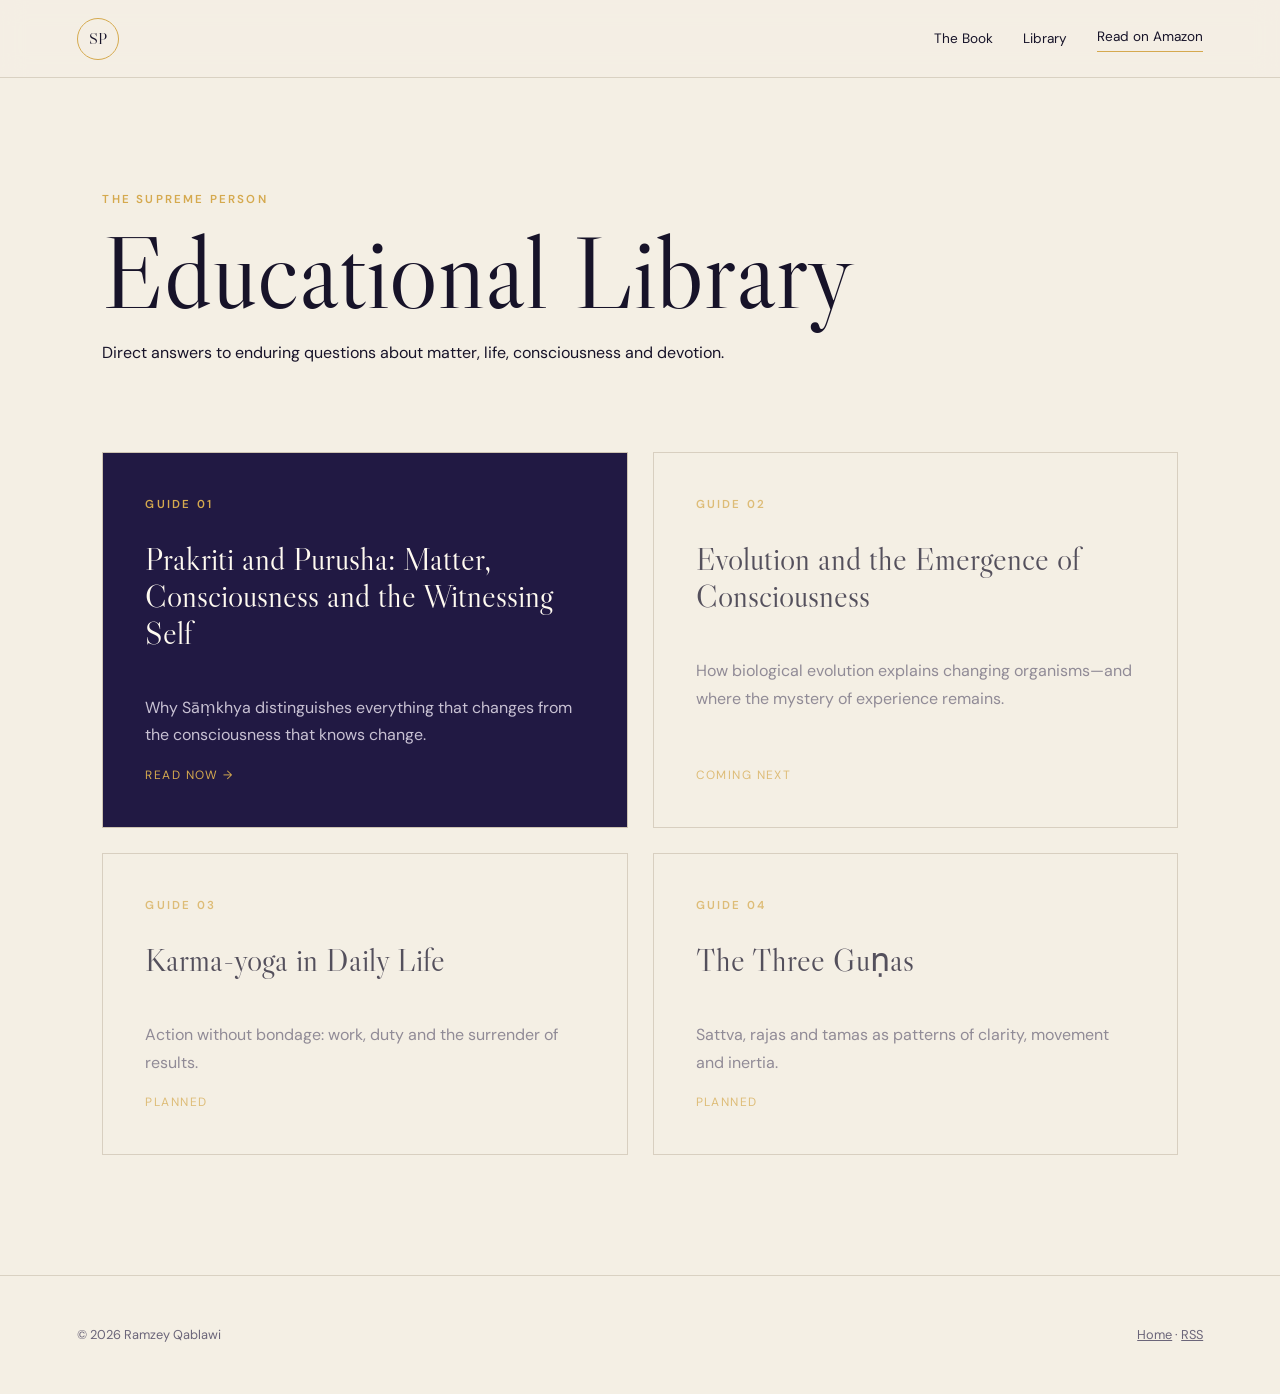
==== library/index.html @ 7ddf8320 "Launch reader site and Prakriti–Purusha library guide" ====
<!doctype html><html lang="en"><head><meta charset="utf-8"><meta name="viewport" content="width=device-width,initial-scale=1"><title>Library — The Supreme Person</title><meta name="description" content="Clear guides to consciousness, Sāṃkhya, yoga, evolution and devotional philosophy."><link rel="canonical" href="https://lifeguarddotsui-gpt.github.io/The-Supreme-Person/library/"><link rel="stylesheet" href="../assets/style.css"></head><body><header class="nav"><a class="mark" href="../">SP</a><nav><a href="../#book">The Book</a><a href="./">Library</a><a class="nav-buy" href="https://www.amazon.com/Supreme-Person-Ramzey-Qablawi-ebook/dp/B0HJBCDJ74">Read on Amazon</a></nav></header><main><section class="library-head"><p class="eyebrow">The Supreme Person</p><h1>Educational Library</h1><p>Direct answers to enduring questions about matter, life, consciousness and devotion.</p></section><section class="library-grid"><a class="card live" href="prakriti-and-purusha.html"><span class="eyebrow">Guide 01</span><h2>Prakriti and Purusha: Matter, Consciousness and the Witnessing Self</h2><p>Why Sāṃkhya distinguishes everything that changes from the consciousness that knows change.</p><span class="tag">Read now →</span></a><article class="card coming"><span class="eyebrow">Guide 02</span><h2>Evolution and the Emergence of Consciousness</h2><p>How biological evolution explains changing organisms—and where the mystery of experience remains.</p><span class="tag">Coming next</span></article><article class="card coming"><span class="eyebrow">Guide 03</span><h2>Karma-yoga in Daily Life</h2><p>Action without bondage: work, duty and the surrender of results.</p><span class="tag">Planned</span></article><article class="card coming"><span class="eyebrow">Guide 04</span><h2>The Three Guṇas</h2><p>Sattva, rajas and tamas as patterns of clarity, movement and inertia.</p><span class="tag">Planned</span></article></section></main><footer><p>© 2026 Ramzey Qablawi</p><p><a href="../">Home</a> · <a href="../feed.xml">RSS</a></p></footer></body></html>
---- assets/style.css ----
@import url('https://fonts.googleapis.com/css2?family=DM+Sans:wght@400;500;600&family=Libre+Caslon+Display&display=swap');
:root{--ink:#171329;--night:#211943;--indigo:#322663;--gold:#d5a94e;--paper:#f4efe4;--cream:#fffaf0;--muted:#6b6579}*{box-sizing:border-box}html{scroll-behavior:smooth}body{margin:0;background:var(--paper);color:var(--ink);font-family:"DM Sans",sans-serif;line-height:1.7}a{color:inherit}.nav{height:78px;display:flex;align-items:center;justify-content:space-between;padding:0 clamp(22px,6vw,90px);border-bottom:1px solid #d9d1c2;background:rgba(244,239,228,.94);position:sticky;top:0;z-index:10;backdrop-filter:blur(12px)}.mark{display:grid;place-items:center;width:42px;height:42px;border:1px solid var(--gold);border-radius:50%;font-family:"Libre Caslon Display",serif;text-decoration:none}.nav nav{display:flex;gap:30px;align-items:center}.nav nav a{text-decoration:none;font-size:.85rem}.nav-buy{border-bottom:1px solid var(--gold);padding-bottom:3px}.hero{min-height:730px;padding:95px clamp(24px,8vw,120px);display:grid;grid-template-columns:minmax(0,1.15fr) minmax(300px,.85fr);align-items:center;gap:50px;background:radial-gradient(circle at 75% 45%,#493776 0,#211943 32%,#17122e 70%);color:var(--cream);overflow:hidden}.eyebrow{text-transform:uppercase;letter-spacing:.19em;font-size:.72rem;color:var(--gold);font-weight:600}.hero h1{font-family:"Libre Caslon Display",serif;font-size:clamp(4rem,10vw,8.7rem);line-height:.82;font-weight:400;margin:25px 0 36px;letter-spacing:-.04em}.hero h1 em{color:var(--gold);font-weight:400}.dek{font-family:"Libre Caslon Display",serif;font-size:clamp(1.2rem,2.3vw,1.8rem);line-height:1.45;max-width:690px}.byline{color:#bbb1d0}.actions{display:flex;gap:28px;align-items:center;margin-top:38px;flex-wrap:wrap}.button{display:inline-block;background:var(--gold);color:#19132d;padding:14px 22px;text-decoration:none;font-weight:600;font-size:.88rem;border:1px solid var(--gold)}.text-link{color:var(--cream);text-decoration:none}.orb{width:min(37vw,430px);aspect-ratio:1;border:1px solid rgba(213,169,78,.35);border-radius:50%;display:grid;place-items:center;position:relative;justify-self:center;box-shadow:0 0 100px rgba(213,169,78,.1)}.center{width:38%;aspect-ratio:1;border-radius:50%;display:grid;place-items:center;border:1px solid var(--gold);font-size:clamp(2rem,5vw,4rem);color:var(--gold)}.orbit{position:absolute;border:1px solid rgba(244,239,228,.18);border-radius:50%;inset:12%}.orbit.one{transform:rotate(60deg) scaleY(.48)}.orbit.two{transform:rotate(-60deg) scaleY(.48)}.question{padding:70px 24px;background:var(--gold);text-align:center}.question p{font-family:"Libre Caslon Display",serif;font-size:clamp(1.7rem,4vw,3.1rem);line-height:1.25;margin:0}.book-grid{padding:110px clamp(24px,8vw,120px);display:grid;grid-template-columns:.85fr 1.15fr;gap:80px;max-width:1400px;margin:auto}.book-grid h2,.featured h2,.about h2{font-family:"Libre Caslon Display",serif;font-weight:400;font-size:clamp(2.5rem,5vw,5rem);line-height:1.05;margin:15px 0}.book-grid p{font-size:1.08rem}.parts{display:grid;grid-template-columns:repeat(3,1fr);background:var(--night);color:var(--cream);padding:0 clamp(24px,6vw,90px)}.parts article{padding:70px 42px;border-left:1px solid rgba(255,255,255,.12)}.parts article:last-child{border-right:1px solid rgba(255,255,255,.12)}.parts span{color:var(--gold);font-size:.75rem}.parts h3{font-family:"Libre Caslon Display",serif;font-size:2.4rem;margin:18px 0 10px}.parts p{color:#c5bfd1}.featured{margin:100px clamp(24px,8vw,120px);padding:70px;background:var(--indigo);color:var(--cream);display:grid;grid-template-columns:1fr auto;gap:50px}.featured>div{max-width:780px}.featured aside{border-left:1px solid rgba(255,255,255,.2);padding-left:35px;color:#c9c1d5;font-size:.85rem}.ghost{background:transparent;color:var(--gold);margin-top:16px}.about{max-width:820px;margin:120px auto;padding:0 24px;text-align:center}.about p:last-child{font-size:1.08rem;color:var(--muted)}footer{padding:35px clamp(24px,6vw,90px);border-top:1px solid #d9d1c2;display:flex;justify-content:space-between;font-size:.8rem;color:var(--muted)}
.article-hero{padding:105px 24px 80px;text-align:center;background:var(--night);color:var(--cream)}.article-hero h1{font-family:"Libre Caslon Display",serif;font-size:clamp(3.3rem,8vw,6.8rem);line-height:.95;font-weight:400;margin:20px auto;max-width:900px}.article-hero .intro{max-width:740px;margin:28px auto;color:#ccc5d8;font-size:1.15rem}.article-meta{color:var(--gold);font-size:.8rem}.article{max-width:760px;margin:90px auto;padding:0 24px}.article h2{font-family:"Libre Caslon Display",serif;font-size:2.35rem;line-height:1.15;font-weight:400;margin:60px 0 15px}.article p,.article li{font-size:1.05rem}.article blockquote{font-family:"Libre Caslon Display",serif;font-size:1.65rem;line-height:1.35;border-left:3px solid var(--gold);margin:50px 0;padding:10px 0 10px 28px}.article .note{background:#ebe2d1;padding:24px 28px;margin:36px 0}.article .cta{background:var(--night);color:var(--cream);padding:36px;margin:60px 0}.article .cta h2{margin-top:0}.library-head{padding:100px clamp(24px,8vw,120px) 70px}.library-head h1{font-family:"Libre Caslon Display",serif;font-size:clamp(3.5rem,8vw,7rem);font-weight:400;line-height:1;margin:10px 0}.library-grid{padding:0 clamp(24px,8vw,120px) 120px;display:grid;grid-template-columns:repeat(2,1fr);gap:25px}.card{padding:42px;border:1px solid #cec4b3;text-decoration:none;min-height:280px;display:flex;flex-direction:column}.card.live{background:var(--night);color:var(--cream)}.card h2{font-family:"Libre Caslon Display",serif;font-size:2rem;font-weight:400;line-height:1.15}.card p{color:var(--muted)}.card.live p{color:#c8c1d3}.card .tag{margin-top:auto;color:var(--gold);font-size:.75rem;text-transform:uppercase;letter-spacing:.12em}.coming{opacity:.72}
@media(max-width:760px){.nav nav>a:not(.nav-buy){display:none}.hero{grid-template-columns:1fr;min-height:auto;padding-top:75px}.orb{width:270px;margin:25px auto}.book-grid{grid-template-columns:1fr;gap:25px;padding-top:80px}.parts{grid-template-columns:1fr}.parts article,.parts article:last-child{border:0;border-top:1px solid rgba(255,255,255,.12);padding:42px 0}.featured{margin:70px 20px;padding:40px 28px;grid-template-columns:1fr}.featured aside{border-left:0;border-top:1px solid rgba(255,255,255,.2);padding:20px 0 0}.library-grid{grid-template-columns:1fr}.article{margin-top:60px}footer{display:block}.nav{padding:0 20px}}
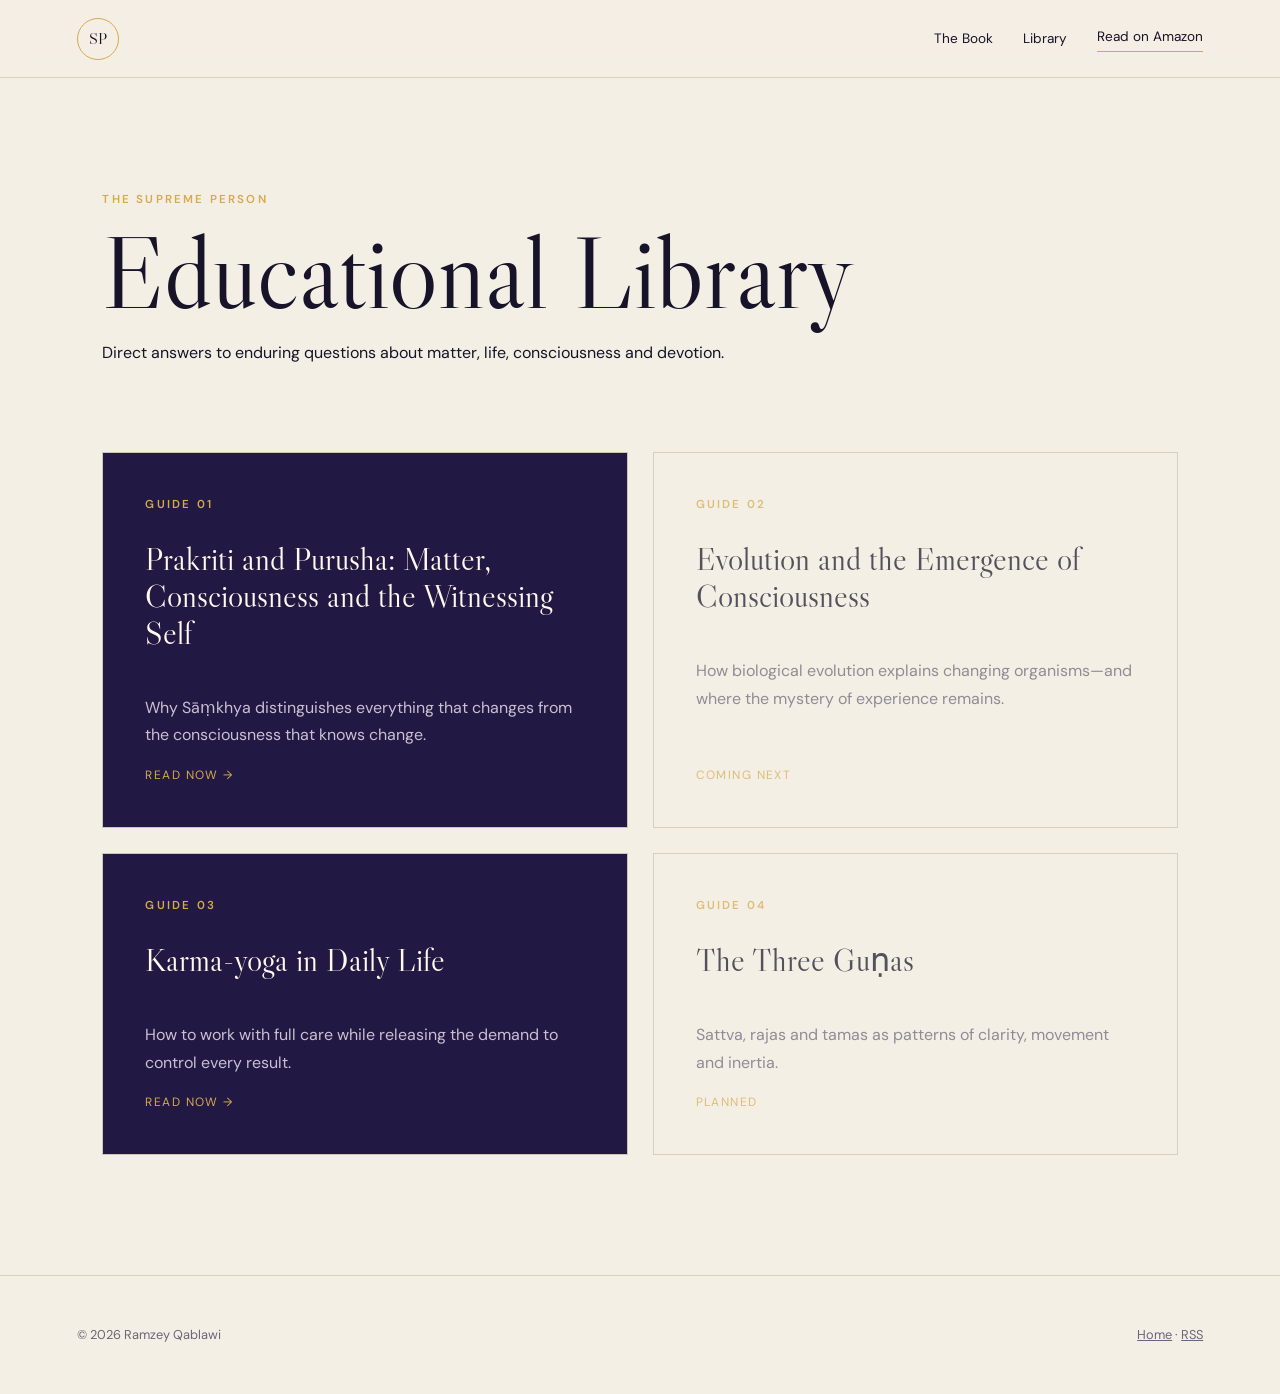
==== commit 4c30982c: "Publish practical karma-yoga guide" ====
--- a/library/index.html
+++ b/library/index.html
@@ -1 +1,5 @@
-<!doctype html><html lang="en"><head><meta charset="utf-8"><meta name="viewport" content="width=device-width,initial-scale=1"><title>Library — The Supreme Person</title><meta name="description" content="Clear guides to consciousness, Sāṃkhya, yoga, evolution and devotional philosophy."><link rel="canonical" href="https://lifeguarddotsui-gpt.github.io/The-Supreme-Person/library/"><link rel="stylesheet" href="../assets/style.css"></head><body><header class="nav"><a class="mark" href="../">SP</a><nav><a href="../#book">The Book</a><a href="./">Library</a><a class="nav-buy" href="https://www.amazon.com/Supreme-Person-Ramzey-Qablawi-ebook/dp/B0HJBCDJ74">Read on Amazon</a></nav></header><main><section class="library-head"><p class="eyebrow">The Supreme Person</p><h1>Educational Library</h1><p>Direct answers to enduring questions about matter, life, consciousness and devotion.</p></section><section class="library-grid"><a class="card live" href="prakriti-and-purusha.html"><span class="eyebrow">Guide 01</span><h2>Prakriti and Purusha: Matter, Consciousness and the Witnessing Self</h2><p>Why Sāṃkhya distinguishes everything that changes from the consciousness that knows change.</p><span class="tag">Read now →</span></a><article class="card coming"><span class="eyebrow">Guide 02</span><h2>Evolution and the Emergence of Consciousness</h2><p>How biological evolution explains changing organisms—and where the mystery of experience remains.</p><span class="tag">Coming next</span></article><article class="card coming"><span class="eyebrow">Guide 03</span><h2>Karma-yoga in Daily Life</h2><p>Action without bondage: work, duty and the surrender of results.</p><span class="tag">Planned</span></article><article class="card coming"><span class="eyebrow">Guide 04</span><h2>The Three Guṇas</h2><p>Sattva, rajas and tamas as patterns of clarity, movement and inertia.</p><span class="tag">Planned</span></article></section></main><footer><p>© 2026 Ramzey Qablawi</p><p><a href="../">Home</a> · <a href="../feed.xml">RSS</a></p></footer></body></html>
+<!doctype html><html lang="en"><head><meta charset="utf-8"><meta name="viewport" content="width=device-width,initial-scale=1"><title>Library — The Supreme Person</title><meta name="description" content="Clear guides to consciousness, Sāṃkhya, yoga, evolution and devotional philosophy."><link rel="canonical" href="https://lifeguarddotsui-gpt.github.io/The-Supreme-Person/library/"><meta name="theme-color" content="#211943"><meta property="og:type" content="website"><meta property="og:site_name" content="The Supreme Person"><meta property="og:url" content="https://lifeguarddotsui-gpt.github.io/The-Supreme-Person/library/"><meta property="og:title" content="Educational Library — The Supreme Person"><meta property="og:description" content="Free guides to consciousness, Sāṃkhya, yoga, evolution and devotional philosophy."><meta name="twitter:card" content="summary"><meta name="twitter:title" content="Educational Library — The Supreme Person"><meta name="twitter:description" content="Free guides to consciousness, Sāṃkhya, yoga, evolution and devotional philosophy.">  <link rel="preconnect" href="https://fonts.googleapis.com">
+  <link rel="preconnect" href="https://fonts.gstatic.com" crossorigin>
+  <link href="https://fonts.googleapis.com/css2?family=DM+Sans:wght@400;500;600&amp;family=Libre+Caslon+Display&amp;display=swap" rel="stylesheet">
+<link rel="stylesheet" href="../assets/style.css"><script type="application/ld+json">{"@context":"https://schema.org","@type":"CollectionPage","name":"The Supreme Person Educational Library","description":"Free guides to consciousness, Sāṃkhya, yoga, evolution and devotional philosophy.","url":"https://lifeguarddotsui-gpt.github.io/The-Supreme-Person/library/","hasPart":[{"@type":"Article","name":"Prakriti and Purusha: Matter, Consciousness and the Witnessing Self","url":"https://lifeguarddotsui-gpt.github.io/The-Supreme-Person/library/prakriti-and-purusha.html"},{"@type":"Article","name":"Karma-yoga in Daily Life: Action Without Attachment","url":"https://lifeguarddotsui-gpt.github.io/The-Supreme-Person/library/karma-yoga-daily-life.html"}]}</script><script src="../assets/site.js" defer></script>
+</head><body><a class="skip-link" href="#main-content">Skip to content</a><header class="nav"><a class="mark" href="../">SP</a><nav><a href="../#book">The Book</a><a href="./">Library</a><a class="nav-buy" href="https://www.amazon.com/Supreme-Person-Ramzey-Qablawi-ebook/dp/B0HJBCDJ74?utm_source=book_site&utm_medium=referral&utm_campaign=supreme_person" data-amazon-link>Read on Amazon</a></nav></header><main id="main-content"><section class="library-head"><p class="eyebrow">The Supreme Person</p><h1>Educational Library</h1><p>Direct answers to enduring questions about matter, life, consciousness and devotion.</p></section><section class="library-grid"><a class="card live" href="prakriti-and-purusha.html"><span class="eyebrow">Guide 01</span><h2>Prakriti and Purusha: Matter, Consciousness and the Witnessing Self</h2><p>Why Sāṃkhya distinguishes everything that changes from the consciousness that knows change.</p><span class="tag">Read now →</span></a><article class="card coming"><span class="eyebrow">Guide 02</span><h2>Evolution and the Emergence of Consciousness</h2><p>How biological evolution explains changing organisms—and where the mystery of experience remains.</p><span class="tag">Coming next</span></article><a class="card live" href="karma-yoga-daily-life.html"><span class="eyebrow">Guide 03</span><h2>Karma-yoga in Daily Life</h2><p>How to work with full care while releasing the demand to control every result.</p><span class="tag">Read now →</span></a><article class="card coming"><span class="eyebrow">Guide 04</span><h2>The Three Guṇas</h2><p>Sattva, rajas and tamas as patterns of clarity, movement and inertia.</p><span class="tag">Planned</span></article></section></main><footer><p>© 2026 Ramzey Qablawi</p><p><a href="../">Home</a> · <a href="../feed.xml">RSS</a></p></footer></body></html>
--- a/assets/style.css
+++ b/assets/style.css
@@ -1,4 +1,45 @@
-@import url('https://fonts.googleapis.com/css2?family=DM+Sans:wght@400;500;600&family=Libre+Caslon+Display&display=swap');
+
 :root{--ink:#171329;--night:#211943;--indigo:#322663;--gold:#d5a94e;--paper:#f4efe4;--cream:#fffaf0;--muted:#6b6579}*{box-sizing:border-box}html{scroll-behavior:smooth}body{margin:0;background:var(--paper);color:var(--ink);font-family:"DM Sans",sans-serif;line-height:1.7}a{color:inherit}.nav{height:78px;display:flex;align-items:center;justify-content:space-between;padding:0 clamp(22px,6vw,90px);border-bottom:1px solid #d9d1c2;background:rgba(244,239,228,.94);position:sticky;top:0;z-index:10;backdrop-filter:blur(12px)}.mark{display:grid;place-items:center;width:42px;height:42px;border:1px solid var(--gold);border-radius:50%;font-family:"Libre Caslon Display",serif;text-decoration:none}.nav nav{display:flex;gap:30px;align-items:center}.nav nav a{text-decoration:none;font-size:.85rem}.nav-buy{border-bottom:1px solid var(--gold);padding-bottom:3px}.hero{min-height:730px;padding:95px clamp(24px,8vw,120px);display:grid;grid-template-columns:minmax(0,1.15fr) minmax(300px,.85fr);align-items:center;gap:50px;background:radial-gradient(circle at 75% 45%,#493776 0,#211943 32%,#17122e 70%);color:var(--cream);overflow:hidden}.eyebrow{text-transform:uppercase;letter-spacing:.19em;font-size:.72rem;color:var(--gold);font-weight:600}.hero h1{font-family:"Libre Caslon Display",serif;font-size:clamp(4rem,10vw,8.7rem);line-height:.82;font-weight:400;margin:25px 0 36px;letter-spacing:-.04em}.hero h1 em{color:var(--gold);font-weight:400}.dek{font-family:"Libre Caslon Display",serif;font-size:clamp(1.2rem,2.3vw,1.8rem);line-height:1.45;max-width:690px}.byline{color:#bbb1d0}.actions{display:flex;gap:28px;align-items:center;margin-top:38px;flex-wrap:wrap}.button{display:inline-block;background:var(--gold);color:#19132d;padding:14px 22px;text-decoration:none;font-weight:600;font-size:.88rem;border:1px solid var(--gold)}.text-link{color:var(--cream);text-decoration:none}.orb{width:min(37vw,430px);aspect-ratio:1;border:1px solid rgba(213,169,78,.35);border-radius:50%;display:grid;place-items:center;position:relative;justify-self:center;box-shadow:0 0 100px rgba(213,169,78,.1)}.center{width:38%;aspect-ratio:1;border-radius:50%;display:grid;place-items:center;border:1px solid var(--gold);font-size:clamp(2rem,5vw,4rem);color:var(--gold)}.orbit{position:absolute;border:1px solid rgba(244,239,228,.18);border-radius:50%;inset:12%}.orbit.one{transform:rotate(60deg) scaleY(.48)}.orbit.two{transform:rotate(-60deg) scaleY(.48)}.question{padding:70px 24px;background:var(--gold);text-align:center}.question p{font-family:"Libre Caslon Display",serif;font-size:clamp(1.7rem,4vw,3.1rem);line-height:1.25;margin:0}.book-grid{padding:110px clamp(24px,8vw,120px);display:grid;grid-template-columns:.85fr 1.15fr;gap:80px;max-width:1400px;margin:auto}.book-grid h2,.featured h2,.about h2{font-family:"Libre Caslon Display",serif;font-weight:400;font-size:clamp(2.5rem,5vw,5rem);line-height:1.05;margin:15px 0}.book-grid p{font-size:1.08rem}.parts{display:grid;grid-template-columns:repeat(3,1fr);background:var(--night);color:var(--cream);padding:0 clamp(24px,6vw,90px)}.parts article{padding:70px 42px;border-left:1px solid rgba(255,255,255,.12)}.parts article:last-child{border-right:1px solid rgba(255,255,255,.12)}.parts span{color:var(--gold);font-size:.75rem}.parts h3{font-family:"Libre Caslon Display",serif;font-size:2.4rem;margin:18px 0 10px}.parts p{color:#c5bfd1}.featured{margin:100px clamp(24px,8vw,120px);padding:70px;background:var(--indigo);color:var(--cream);display:grid;grid-template-columns:1fr auto;gap:50px}.featured>div{max-width:780px}.featured aside{border-left:1px solid rgba(255,255,255,.2);padding-left:35px;color:#c9c1d5;font-size:.85rem}.ghost{background:transparent;color:var(--gold);margin-top:16px}.about{max-width:820px;margin:120px auto;padding:0 24px;text-align:center}.about p:last-child{font-size:1.08rem;color:var(--muted)}footer{padding:35px clamp(24px,6vw,90px);border-top:1px solid #d9d1c2;display:flex;justify-content:space-between;font-size:.8rem;color:var(--muted)}
 .article-hero{padding:105px 24px 80px;text-align:center;background:var(--night);color:var(--cream)}.article-hero h1{font-family:"Libre Caslon Display",serif;font-size:clamp(3.3rem,8vw,6.8rem);line-height:.95;font-weight:400;margin:20px auto;max-width:900px}.article-hero .intro{max-width:740px;margin:28px auto;color:#ccc5d8;font-size:1.15rem}.article-meta{color:var(--gold);font-size:.8rem}.article{max-width:760px;margin:90px auto;padding:0 24px}.article h2{font-family:"Libre Caslon Display",serif;font-size:2.35rem;line-height:1.15;font-weight:400;margin:60px 0 15px}.article p,.article li{font-size:1.05rem}.article blockquote{font-family:"Libre Caslon Display",serif;font-size:1.65rem;line-height:1.35;border-left:3px solid var(--gold);margin:50px 0;padding:10px 0 10px 28px}.article .note{background:#ebe2d1;padding:24px 28px;margin:36px 0}.article .cta{background:var(--night);color:var(--cream);padding:36px;margin:60px 0}.article .cta h2{margin-top:0}.library-head{padding:100px clamp(24px,8vw,120px) 70px}.library-head h1{font-family:"Libre Caslon Display",serif;font-size:clamp(3.5rem,8vw,7rem);font-weight:400;line-height:1;margin:10px 0}.library-grid{padding:0 clamp(24px,8vw,120px) 120px;display:grid;grid-template-columns:repeat(2,1fr);gap:25px}.card{padding:42px;border:1px solid #cec4b3;text-decoration:none;min-height:280px;display:flex;flex-direction:column}.card.live{background:var(--night);color:var(--cream)}.card h2{font-family:"Libre Caslon Display",serif;font-size:2rem;font-weight:400;line-height:1.15}.card p{color:var(--muted)}.card.live p{color:#c8c1d3}.card .tag{margin-top:auto;color:var(--gold);font-size:.75rem;text-transform:uppercase;letter-spacing:.12em}.coming{opacity:.72}
 @media(max-width:760px){.nav nav>a:not(.nav-buy){display:none}.hero{grid-template-columns:1fr;min-height:auto;padding-top:75px}.orb{width:270px;margin:25px auto}.book-grid{grid-template-columns:1fr;gap:25px;padding-top:80px}.parts{grid-template-columns:1fr}.parts article,.parts article:last-child{border:0;border-top:1px solid rgba(255,255,255,.12);padding:42px 0}.featured{margin:70px 20px;padding:40px 28px;grid-template-columns:1fr}.featured aside{border-left:0;border-top:1px solid rgba(255,255,255,.2);padding:20px 0 0}.library-grid{grid-template-columns:1fr}.article{margin-top:60px}footer{display:block}.nav{padding:0 20px}}
+
+/* Keyboard and assistive-technology support */
+.skip-link{position:fixed;left:16px;top:-80px;z-index:100;background:var(--gold);color:var(--ink);padding:12px 18px;font-weight:600;text-decoration:none;transition:top .15s ease}.skip-link:focus{top:16px}a:focus-visible,button:focus-visible,summary:focus-visible{outline:3px solid var(--gold);outline-offset:4px}@media(prefers-reduced-motion:reduce){html{scroll-behavior:auto}.skip-link{transition:none}}
+
+
+/* Three-part reader journey */
+.journey-head{max-width:900px;margin:0 auto;padding:100px 24px 55px;text-align:center}
+.journey-head h2,.journey-actions h2{font-family:"Libre Caslon Display",serif;font-weight:400;font-size:clamp(2.5rem,5vw,4.8rem);line-height:1.08;margin:15px 0 22px}
+.journey-head>p:last-child{max-width:720px;margin:0 auto;color:var(--muted);font-size:1.08rem}
+.parts .part-name{color:var(--gold);font-family:"Libre Caslon Display",serif;font-size:1.15rem;margin:-5px 0 18px}
+.journey-actions{background:var(--indigo);color:var(--cream);padding:65px clamp(24px,8vw,120px);display:grid;grid-template-columns:1.2fr .8fr;gap:55px;align-items:center}
+.journey-actions h2{font-size:clamp(2rem,4vw,3.5rem);margin-bottom:0}
+.journey-actions .actions{justify-content:flex-end;margin-top:0}
+@media(max-width:760px){.journey-head{padding-top:75px}.journey-actions{grid-template-columns:1fr;gap:25px}.journey-actions .actions{justify-content:flex-start}}
+
+
+/* Article comparison and sources */
+.table-wrap{overflow-x:auto;margin:30px 0 16px;border:1px solid #cec4b3}
+.article table{width:100%;border-collapse:collapse;min-width:620px;background:var(--cream)}
+.article th,.article td{padding:15px 17px;text-align:left;vertical-align:top;border-bottom:1px solid #ddd3c2}
+.article thead th{background:var(--night);color:var(--cream);font-size:.82rem;letter-spacing:.05em}
+.article tbody th{width:25%;color:var(--indigo)}
+.table-note{color:var(--muted);font-size:.92rem!important}
+.sources{margin-top:70px;padding-top:8px;border-top:1px solid #cec4b3}
+.sources li{margin-bottom:12px}
+.sources a{color:var(--indigo);text-decoration-thickness:1px;text-underline-offset:3px}
+
+
+/* Reader entry pathways */
+.reader-paths{padding:105px clamp(24px,8vw,120px);background:var(--cream)}
+.reader-paths-head{max-width:780px;margin:0 auto 52px;text-align:center}
+.reader-paths-head h2{font-family:"Libre Caslon Display",serif;font-weight:400;font-size:clamp(2.6rem,5vw,4.8rem);line-height:1.08;margin:15px 0 22px}
+.reader-paths-head>p:last-child{color:var(--muted);font-size:1.08rem}
+.reader-path-grid{display:grid;grid-template-columns:repeat(3,1fr);max-width:1300px;margin:0 auto;border-top:1px solid #cec4b3;border-bottom:1px solid #cec4b3}
+.reader-path-grid article{padding:44px 36px 48px;border-left:1px solid #cec4b3;display:flex;flex-direction:column}
+.reader-path-grid article:last-child{border-right:1px solid #cec4b3}
+.reader-path-grid .path-number{font-family:"Libre Caslon Display",serif;color:var(--gold);font-size:2rem}
+.reader-path-grid h3{font-family:"Libre Caslon Display",serif;font-size:1.8rem;line-height:1.2;font-weight:400;margin:12px 0 18px}
+.reader-path-grid article>p:not(.eyebrow){color:var(--muted)}
+.reader-path-grid a{margin-top:auto;padding-top:22px;color:var(--indigo);font-weight:600;text-underline-offset:4px}
+@media(max-width:900px){.reader-path-grid{grid-template-columns:1fr}.reader-path-grid article,.reader-path-grid article:last-child{border-right:1px solid #cec4b3;border-bottom:1px solid #cec4b3}.reader-path-grid article:last-child{border-bottom:0}}
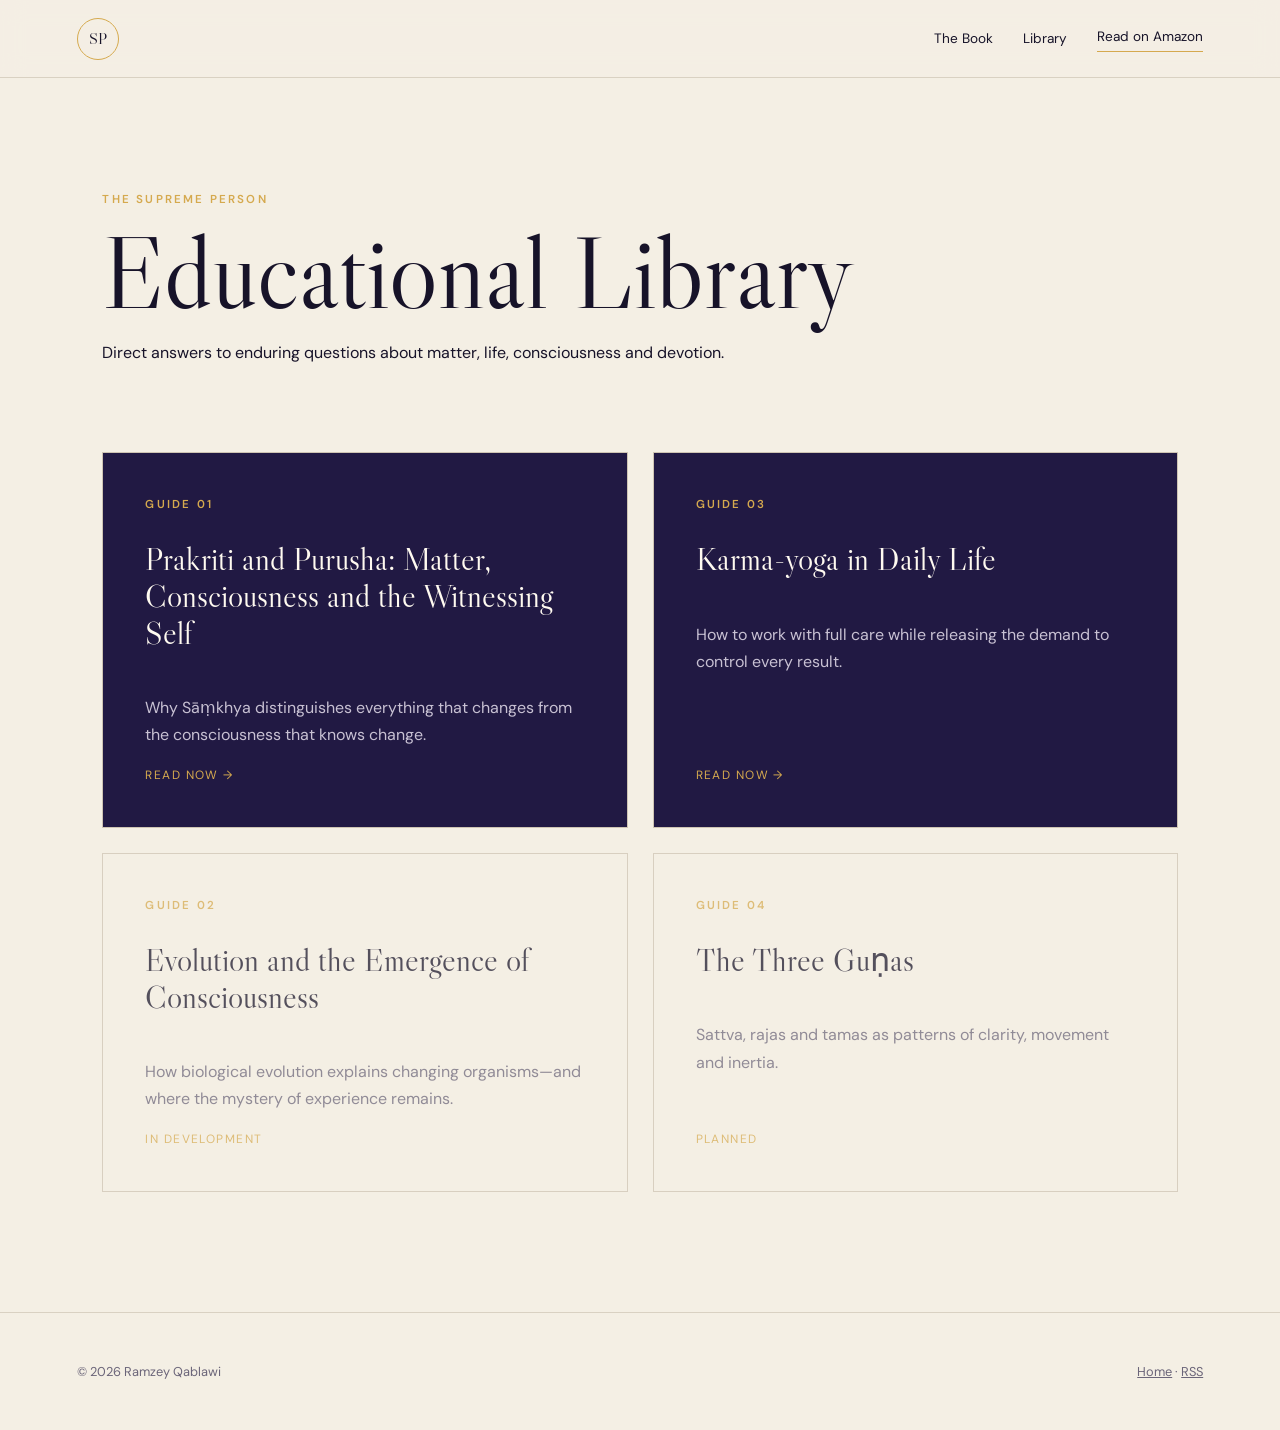
==== commit 14ec0861: "Strengthen library topic cluster and discovery" ====
--- a/library/index.html
+++ b/library/index.html
@@ -2,4 +2,4 @@
   <link rel="preconnect" href="https://fonts.gstatic.com" crossorigin>
   <link href="https://fonts.googleapis.com/css2?family=DM+Sans:wght@400;500;600&amp;family=Libre+Caslon+Display&amp;display=swap" rel="stylesheet">
 <link rel="stylesheet" href="../assets/style.css"><script type="application/ld+json">{"@context":"https://schema.org","@type":"CollectionPage","name":"The Supreme Person Educational Library","description":"Free guides to consciousness, Sāṃkhya, yoga, evolution and devotional philosophy.","url":"https://lifeguarddotsui-gpt.github.io/The-Supreme-Person/library/","hasPart":[{"@type":"Article","name":"Prakriti and Purusha: Matter, Consciousness and the Witnessing Self","url":"https://lifeguarddotsui-gpt.github.io/The-Supreme-Person/library/prakriti-and-purusha.html"},{"@type":"Article","name":"Karma-yoga in Daily Life: Action Without Attachment","url":"https://lifeguarddotsui-gpt.github.io/The-Supreme-Person/library/karma-yoga-daily-life.html"}]}</script><script src="../assets/site.js" defer></script>
-</head><body><a class="skip-link" href="#main-content">Skip to content</a><header class="nav"><a class="mark" href="../">SP</a><nav><a href="../#book">The Book</a><a href="./">Library</a><a class="nav-buy" href="https://www.amazon.com/Supreme-Person-Ramzey-Qablawi-ebook/dp/B0HJBCDJ74?utm_source=book_site&utm_medium=referral&utm_campaign=supreme_person" data-amazon-link>Read on Amazon</a></nav></header><main id="main-content"><section class="library-head"><p class="eyebrow">The Supreme Person</p><h1>Educational Library</h1><p>Direct answers to enduring questions about matter, life, consciousness and devotion.</p></section><section class="library-grid"><a class="card live" href="prakriti-and-purusha.html"><span class="eyebrow">Guide 01</span><h2>Prakriti and Purusha: Matter, Consciousness and the Witnessing Self</h2><p>Why Sāṃkhya distinguishes everything that changes from the consciousness that knows change.</p><span class="tag">Read now →</span></a><article class="card coming"><span class="eyebrow">Guide 02</span><h2>Evolution and the Emergence of Consciousness</h2><p>How biological evolution explains changing organisms—and where the mystery of experience remains.</p><span class="tag">Coming next</span></article><a class="card live" href="karma-yoga-daily-life.html"><span class="eyebrow">Guide 03</span><h2>Karma-yoga in Daily Life</h2><p>How to work with full care while releasing the demand to control every result.</p><span class="tag">Read now →</span></a><article class="card coming"><span class="eyebrow">Guide 04</span><h2>The Three Guṇas</h2><p>Sattva, rajas and tamas as patterns of clarity, movement and inertia.</p><span class="tag">Planned</span></article></section></main><footer><p>© 2026 Ramzey Qablawi</p><p><a href="../">Home</a> · <a href="../feed.xml">RSS</a></p></footer></body></html>
+</head><body><a class="skip-link" href="#main-content">Skip to content</a><header class="nav"><a class="mark" href="../">SP</a><nav><a href="../#book">The Book</a><a href="./">Library</a><a class="nav-buy" href="https://www.amazon.com/Supreme-Person-Ramzey-Qablawi-ebook/dp/B0HJBCDJ74?utm_source=book_site&utm_medium=referral&utm_campaign=supreme_person" data-amazon-link>Read on Amazon</a></nav></header><main id="main-content"><section class="library-head"><p class="eyebrow">The Supreme Person</p><h1>Educational Library</h1><p>Direct answers to enduring questions about matter, life, consciousness and devotion.</p></section><section class="library-grid"><a class="card live" href="prakriti-and-purusha.html"><span class="eyebrow">Guide 01</span><h2>Prakriti and Purusha: Matter, Consciousness and the Witnessing Self</h2><p>Why Sāṃkhya distinguishes everything that changes from the consciousness that knows change.</p><span class="tag">Read now →</span></a><a class="card live" href="karma-yoga-daily-life.html"><span class="eyebrow">Guide 03</span><h2>Karma-yoga in Daily Life</h2><p>How to work with full care while releasing the demand to control every result.</p><span class="tag">Read now →</span></a><article class="card coming"><span class="eyebrow">Guide 02</span><h2>Evolution and the Emergence of Consciousness</h2><p>How biological evolution explains changing organisms—and where the mystery of experience remains.</p><span class="tag">In development</span></article><article class="card coming"><span class="eyebrow">Guide 04</span><h2>The Three Guṇas</h2><p>Sattva, rajas and tamas as patterns of clarity, movement and inertia.</p><span class="tag">Planned</span></article></section></main><footer><p>© 2026 Ramzey Qablawi</p><p><a href="../">Home</a> · <a href="../feed.xml">RSS</a></p></footer></body></html>
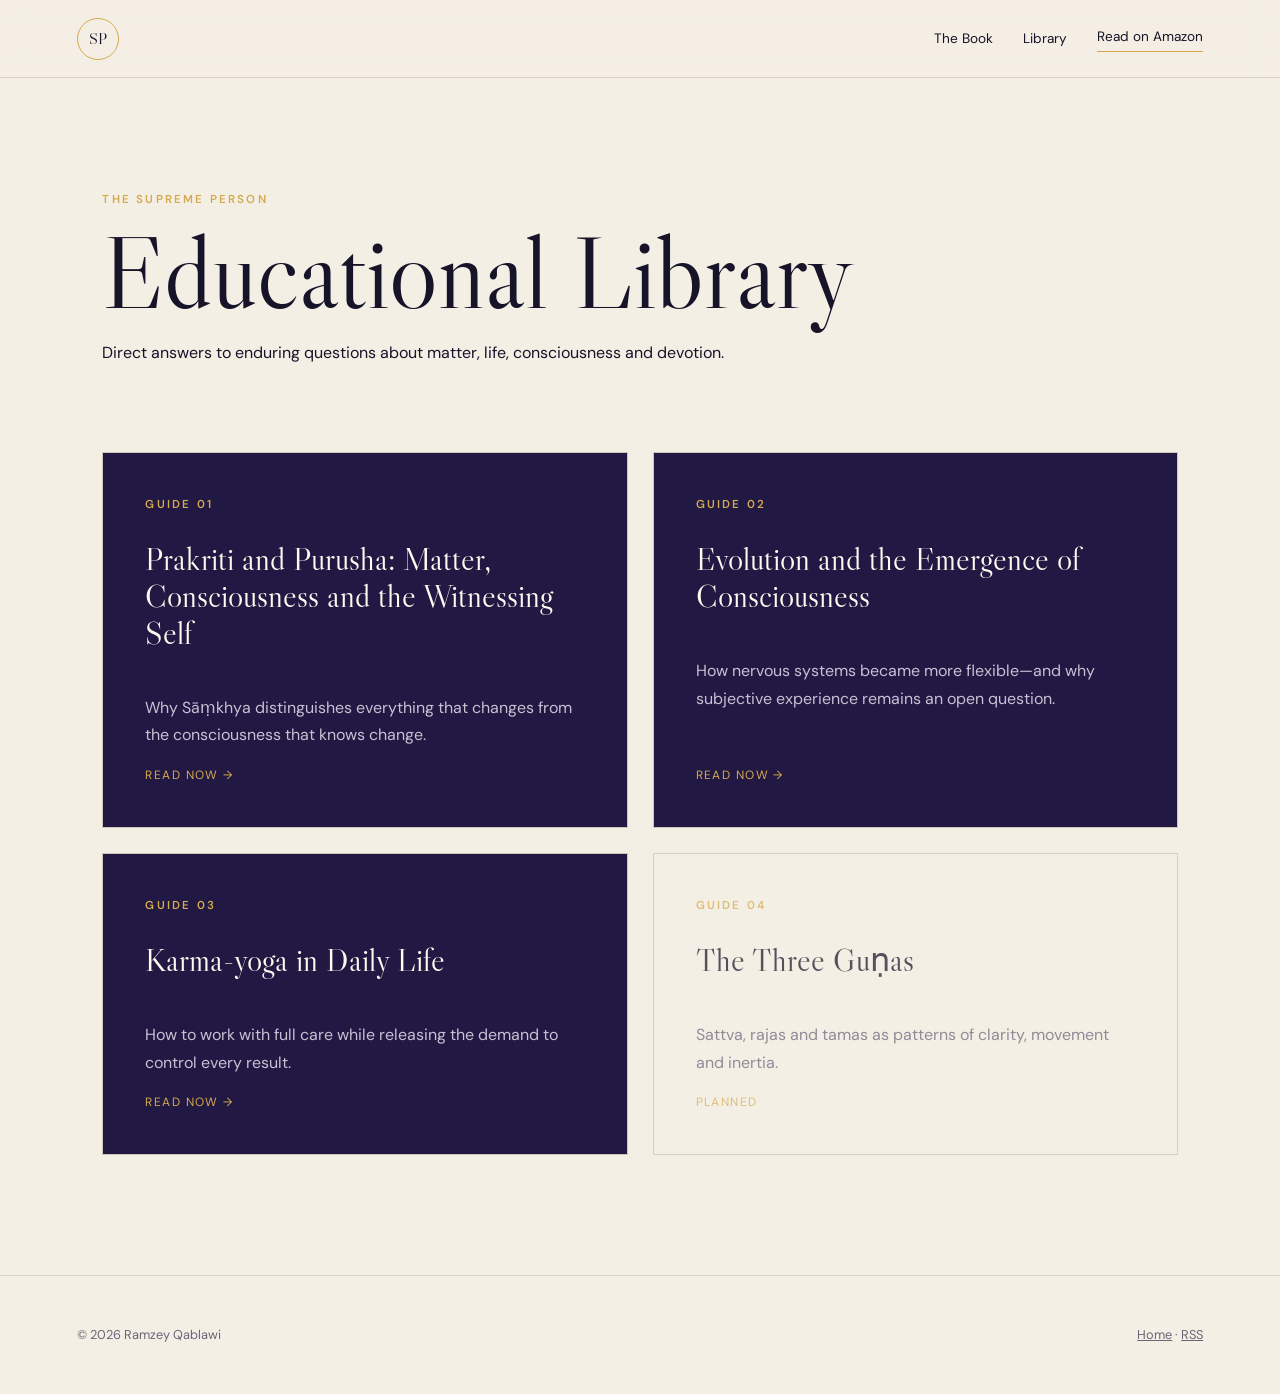
==== commit 2afa2c80: "Publish evolution and consciousness guide" ====
--- a/library/index.html
+++ b/library/index.html
@@ -1,5 +1,5 @@
 <!doctype html><html lang="en"><head><meta charset="utf-8"><meta name="viewport" content="width=device-width,initial-scale=1"><title>Library — The Supreme Person</title><meta name="description" content="Clear guides to consciousness, Sāṃkhya, yoga, evolution and devotional philosophy."><link rel="canonical" href="https://lifeguarddotsui-gpt.github.io/The-Supreme-Person/library/"><meta name="theme-color" content="#211943"><meta property="og:type" content="website"><meta property="og:site_name" content="The Supreme Person"><meta property="og:url" content="https://lifeguarddotsui-gpt.github.io/The-Supreme-Person/library/"><meta property="og:title" content="Educational Library — The Supreme Person"><meta property="og:description" content="Free guides to consciousness, Sāṃkhya, yoga, evolution and devotional philosophy."><meta name="twitter:card" content="summary"><meta name="twitter:title" content="Educational Library — The Supreme Person"><meta name="twitter:description" content="Free guides to consciousness, Sāṃkhya, yoga, evolution and devotional philosophy.">  <link rel="preconnect" href="https://fonts.googleapis.com">
   <link rel="preconnect" href="https://fonts.gstatic.com" crossorigin>
   <link href="https://fonts.googleapis.com/css2?family=DM+Sans:wght@400;500;600&amp;family=Libre+Caslon+Display&amp;display=swap" rel="stylesheet">
-<link rel="stylesheet" href="../assets/style.css"><script type="application/ld+json">{"@context":"https://schema.org","@type":"CollectionPage","name":"The Supreme Person Educational Library","description":"Free guides to consciousness, Sāṃkhya, yoga, evolution and devotional philosophy.","url":"https://lifeguarddotsui-gpt.github.io/The-Supreme-Person/library/","hasPart":[{"@type":"Article","name":"Prakriti and Purusha: Matter, Consciousness and the Witnessing Self","url":"https://lifeguarddotsui-gpt.github.io/The-Supreme-Person/library/prakriti-and-purusha.html"},{"@type":"Article","name":"Karma-yoga in Daily Life: Action Without Attachment","url":"https://lifeguarddotsui-gpt.github.io/The-Supreme-Person/library/karma-yoga-daily-life.html"}]}</script><script src="../assets/site.js" defer></script>
-</head><body><a class="skip-link" href="#main-content">Skip to content</a><header class="nav"><a class="mark" href="../">SP</a><nav><a href="../#book">The Book</a><a href="./">Library</a><a class="nav-buy" href="https://www.amazon.com/Supreme-Person-Ramzey-Qablawi-ebook/dp/B0HJBCDJ74?utm_source=book_site&utm_medium=referral&utm_campaign=supreme_person" data-amazon-link>Read on Amazon</a></nav></header><main id="main-content"><section class="library-head"><p class="eyebrow">The Supreme Person</p><h1>Educational Library</h1><p>Direct answers to enduring questions about matter, life, consciousness and devotion.</p></section><section class="library-grid"><a class="card live" href="prakriti-and-purusha.html"><span class="eyebrow">Guide 01</span><h2>Prakriti and Purusha: Matter, Consciousness and the Witnessing Self</h2><p>Why Sāṃkhya distinguishes everything that changes from the consciousness that knows change.</p><span class="tag">Read now →</span></a><a class="card live" href="karma-yoga-daily-life.html"><span class="eyebrow">Guide 03</span><h2>Karma-yoga in Daily Life</h2><p>How to work with full care while releasing the demand to control every result.</p><span class="tag">Read now →</span></a><article class="card coming"><span class="eyebrow">Guide 02</span><h2>Evolution and the Emergence of Consciousness</h2><p>How biological evolution explains changing organisms—and where the mystery of experience remains.</p><span class="tag">In development</span></article><article class="card coming"><span class="eyebrow">Guide 04</span><h2>The Three Guṇas</h2><p>Sattva, rajas and tamas as patterns of clarity, movement and inertia.</p><span class="tag">Planned</span></article></section></main><footer><p>© 2026 Ramzey Qablawi</p><p><a href="../">Home</a> · <a href="../feed.xml">RSS</a></p></footer></body></html>
+<link rel="stylesheet" href="../assets/style.css"><script type="application/ld+json">{"@context":"https://schema.org","@type":"CollectionPage","name":"The Supreme Person Educational Library","description":"Free guides to consciousness, Sāṃkhya, yoga, evolution and devotional philosophy.","url":"https://lifeguarddotsui-gpt.github.io/The-Supreme-Person/library/","hasPart":[{"@type":"Article","name":"Prakriti and Purusha: Matter, Consciousness and the Witnessing Self","url":"https://lifeguarddotsui-gpt.github.io/The-Supreme-Person/library/prakriti-and-purusha.html"},{"@type":"Article","name":"Evolution and the Emergence of Consciousness","url":"https://lifeguarddotsui-gpt.github.io/The-Supreme-Person/library/evolution-and-consciousness.html"},{"@type":"Article","name":"Karma-yoga in Daily Life: Action Without Attachment","url":"https://lifeguarddotsui-gpt.github.io/The-Supreme-Person/library/karma-yoga-daily-life.html"}]}</script><script src="../assets/site.js" defer></script>
+</head><body><a class="skip-link" href="#main-content">Skip to content</a><header class="nav"><a class="mark" href="../">SP</a><nav><a href="../#book">The Book</a><a href="./">Library</a><a class="nav-buy" href="https://www.amazon.com/Supreme-Person-Ramzey-Qablawi-ebook/dp/B0HJBCDJ74?utm_source=book_site&utm_medium=referral&utm_campaign=supreme_person" data-amazon-link>Read on Amazon</a></nav></header><main id="main-content"><section class="library-head"><p class="eyebrow">The Supreme Person</p><h1>Educational Library</h1><p>Direct answers to enduring questions about matter, life, consciousness and devotion.</p></section><section class="library-grid"><a class="card live" href="prakriti-and-purusha.html"><span class="eyebrow">Guide 01</span><h2>Prakriti and Purusha: Matter, Consciousness and the Witnessing Self</h2><p>Why Sāṃkhya distinguishes everything that changes from the consciousness that knows change.</p><span class="tag">Read now →</span></a><a class="card live" href="evolution-and-consciousness.html"><span class="eyebrow">Guide 02</span><h2>Evolution and the Emergence of Consciousness</h2><p>How nervous systems became more flexible—and why subjective experience remains an open question.</p><span class="tag">Read now →</span></a><a class="card live" href="karma-yoga-daily-life.html"><span class="eyebrow">Guide 03</span><h2>Karma-yoga in Daily Life</h2><p>How to work with full care while releasing the demand to control every result.</p><span class="tag">Read now →</span></a><article class="card coming"><span class="eyebrow">Guide 04</span><h2>The Three Guṇas</h2><p>Sattva, rajas and tamas as patterns of clarity, movement and inertia.</p><span class="tag">Planned</span></article></section></main><footer><p>© 2026 Ramzey Qablawi</p><p><a href="../">Home</a> · <a href="../feed.xml">RSS</a></p></footer></body></html>
